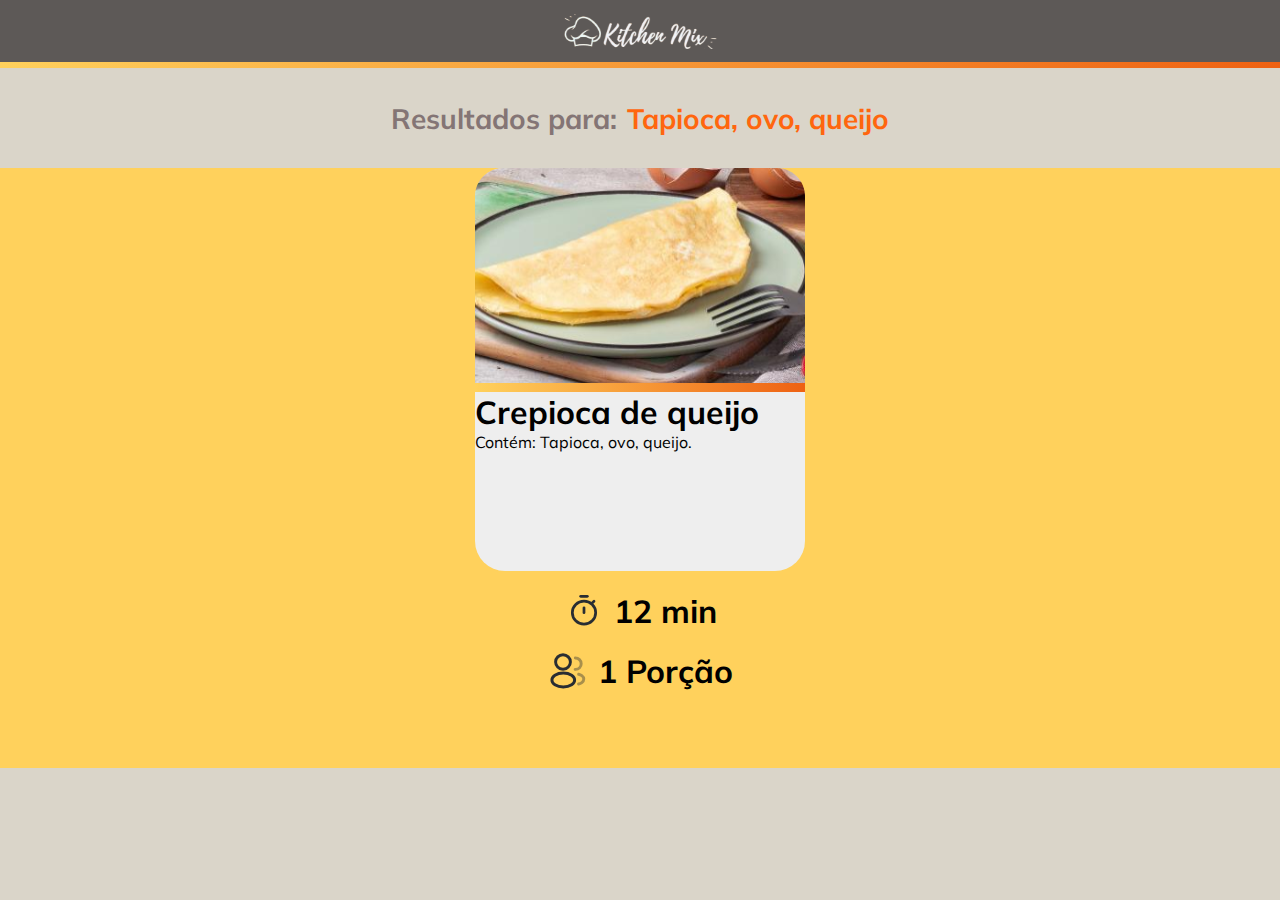
==== receitas.html @ 693300d3 "receitas" ====
<!DOCTYPE html>
<html lang="en">
<head>
    <meta charset="UTF-8">
    <meta name="viewport" content="width=device-width, initial-scale=1.0">
    <title>Kitchen Mix</title>
    <link rel="stylesheet" href="css/receitas.css">
    <link rel="icon" href="img/logo.svg">
</head>
<body>
    <header>
          <div class="logo">
            <img src="img/name-logo.svg" alt="">
          </div>
      </header>
      <div class="line-orange"></div>
      <div class="resultados">
        <h1>Resultados para:</h1>
        <h2>Tapioca, ovo, queijo</h2>
      </div>
     
      <section class="faixa-receitas">
        <article class="align-receitas">
            <div class="card">
                <img src="img/crepioca.svg" alt="">
                <div class="faixa-laranja"></div>
                <h1>Crepioca de queijo</h1>
                <p>Contém: Tapioca, ovo, queijo. </p>
            </div>
            <div class="timer"> 
                <img src="img/timer.svg" alt="">
                <h1>12 min</h1>
            </div>
            <div class="people"> 
                <img src="img/profile.svg" alt="">
                <h1>1 Porção</h1>
            </div>
        </article>
      </section>
</body>
</html>
---- css/receitas.css ----
@import url('https://fonts.googleapis.com/css2?family=DM+Sans:ital,opsz,wght@0,9..40,100..1000;1,9..40,100..1000&family=Inter:wght@100..900&family=Mulish:ital,wght@0,200..1000;1,200..1000&family=Open+Sans:ital,wght@0,300..800;1,300..800&display=swap');
@import url('https://fonts.googleapis.com/css2?family=Inter:ital,opsz,wght@0,14..32,100..900;1,14..32,100..900&display=swap');

* {
    padding: 0;
    margin: 0;
    box-sizing: border-box;
}

body {
    width: 100%;
    font-family: "Mulish", sans-serif;
    margin: auto;
    display: flex;
    flex-direction: column;
    background-color: #DAD5C9;
}

header {
    width: 100%;
    height: 62px;
    background: #5D5957;
    display: flex;
    flex-direction: row;
    justify-content: center;
    align-items: center;
}

.logo img {
    width: 160px;
    padding-top: 5px;
}

.lupa img {
    width: 25px;
    padding-top: 12px;
}

.line-orange {
    width: 100%;
    height: 6px;
    background: linear-gradient(-90deg,#EE6112,#FFD15C);
}

.resultados {
    width: 100%;
    height: 100px;
    display: flex;
    justify-content: center;
    align-items: center;
}

.resultados h1 {
    font-size: 28px;
    color: #847575;
    font-weight: 500px;
}

.resultados h2 {
    font-size: 28px;
    color: #ff660e;
    font-weight: 500px;
    padding-left: 10px;
}

.faixa-receitas {
    width: 100%;
    height: 600px;
    background-color: #FFD15C;
}

.align-receitas {
    display: flex;
    justify-content: center;
    align-items: center;
    flex-direction: column;
    gap: 20px;
}

.card {
    width: 330px;
    height: 403px;
    background-color: #EEEEEE;
    border-radius: 30px 30px 30px 30px;
}

.card img {
    width: 330px;
}

.faixa-laranja {
    width: 100%;
    height: 10px;
    background: linear-gradient(-90deg,#EE6112,#FFD15C);
    margin-top: -5px;
}

.timer,
.people {
    display: flex;
    gap: 10px;
}

.timer img,
.people img{
    width: 40px;
}
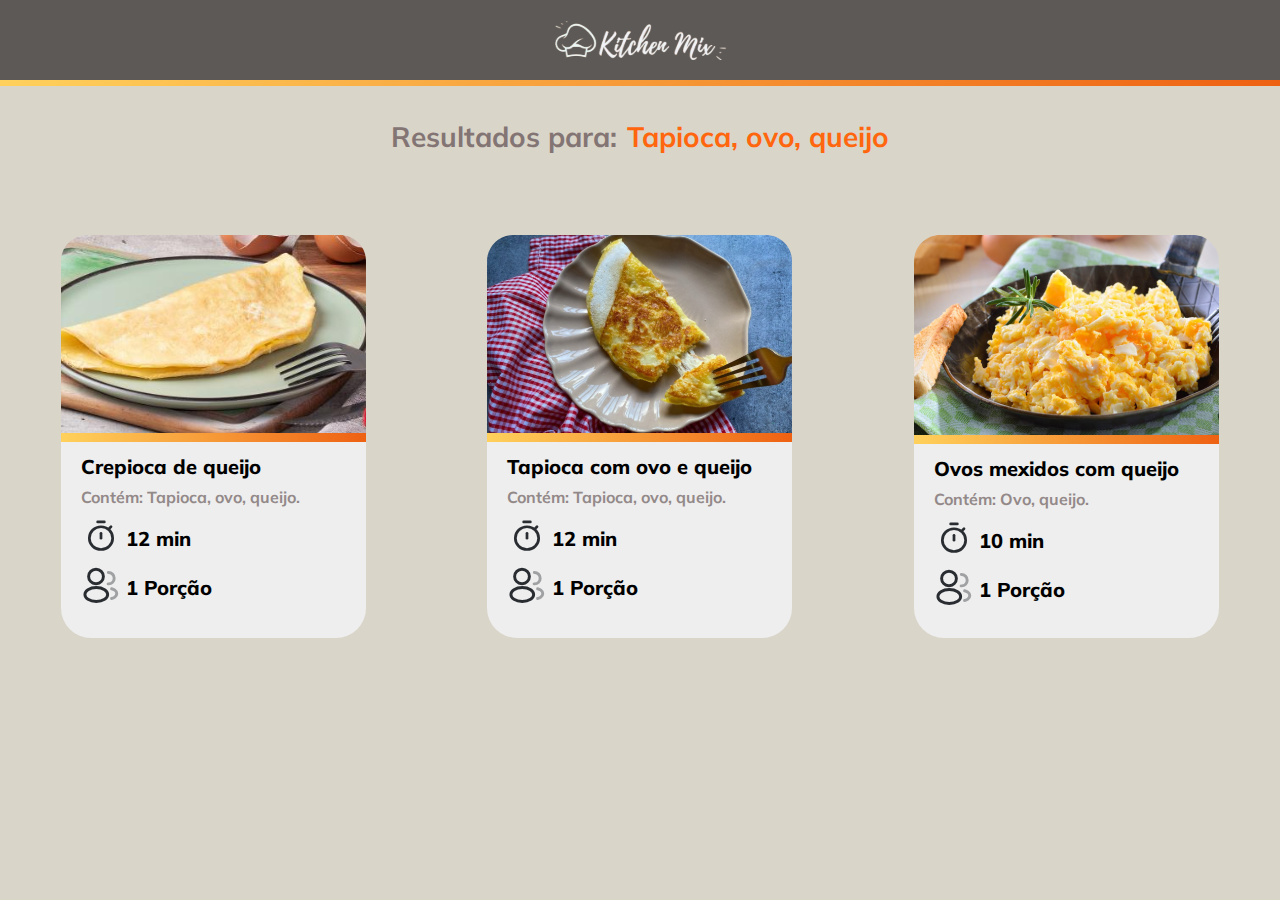
==== commit 9ddcb3ca: "foods" ====
--- a/receitas.html
+++ b/receitas.html
@@ -26,16 +26,46 @@
                 <div class="faixa-laranja"></div>
                 <h1>Crepioca de queijo</h1>
                 <p>Contém: Tapioca, ovo, queijo. </p>
-            </div>
-            <div class="timer"> 
-                <img src="img/timer.svg" alt="">
-                <h1>12 min</h1>
-            </div>
-            <div class="people"> 
-                <img src="img/profile.svg" alt="">
-                <h1>1 Porção</h1>
-            </div>
+                <div class="timer"> 
+                  <img src="img/timer.svg" alt="">
+                  <h1>12 min</h1>
+              </div>
+              <div class="people"> 
+                  <img src="img/profile.svg" alt="">
+                  <h1>1 Porção</h1>
+              </div>
+              </div>
+              
         </article>
+        <div class="card">
+          <img src="img/tapioca.svg" alt="">
+          <div class="faixa-laranja"></div>
+          <h1>Tapioca com ovo e queijo</h1>
+          <p>Contém: Tapioca, ovo, queijo. </p>
+          <div class="timer"> 
+            <img src="img/timer.svg" alt="">
+            <h1>12 min</h1>
+        </div>
+        <div class="people"> 
+            <img src="img/profile.svg" alt="">
+            <h1>1 Porção</h1>
+        </div>
+        </div>
+
+        <div class="card">
+          <img src="img/ovos-mexidos.svg" alt="">
+          <div class="faixa-laranja"></div>
+          <h1>Ovos mexidos com queijo</h1>
+          <p>Contém: Ovo, queijo.</p>
+          <div class="timer"> 
+            <img src="img/timer.svg" alt="">
+            <h1>10 min</h1>
+        </div>
+        <div class="people"> 
+            <img src="img/profile.svg" alt="">
+            <h1>1 Porção</h1>
+        </div>
+        </div>
       </section>
 </body>
 </html>--- a/css/receitas.css
+++ b/css/receitas.css
@@ -18,7 +18,7 @@
 
 header {
     width: 100%;
-    height: 62px;
+    height: 80px;
     background: #5D5957;
     display: flex;
     flex-direction: row;
@@ -27,7 +27,7 @@
 }
 
 .logo img {
-    width: 160px;
+    width: 180px;
     padding-top: 5px;
 }
 
@@ -65,8 +65,10 @@
 
 .faixa-receitas {
     width: 100%;
-    height: 600px;
-    background-color: #FFD15C;
+    height: 500px;
+    display: flex;
+    justify-content: space-around ;
+    align-items: center;
 }
 
 .align-receitas {
@@ -78,14 +80,14 @@
 }
 
 .card {
-    width: 330px;
+    width: 305px;
     height: 403px;
     background-color: #EEEEEE;
     border-radius: 30px 30px 30px 30px;
 }
 
 .card img {
-    width: 330px;
+    width: 305px;
 }
 
 .faixa-laranja {
@@ -95,10 +97,35 @@
     margin-top: -5px;
 }
 
+.card h1 {
+    font-size: 20px;
+    color: black;
+    font-weight: 800;
+    margin-left: 20px;
+    margin-top: 12px;
+}
+
+.card p {
+    margin-left: 10px;
+    font-size: 16px;
+    color: #938989;
+    font-weight: 700;
+    padding-left: 10px;
+     margin-top: 8px;
+}
+
 .timer,
 .people {
     display: flex;
     gap: 10px;
+    margin-top: 10px;
+    margin-left: 20px;
+}
+
+.timer h1,
+.people h1 {
+    margin-left: -5px;
+    margin-top: 9px;
 }
 
 .timer img,
